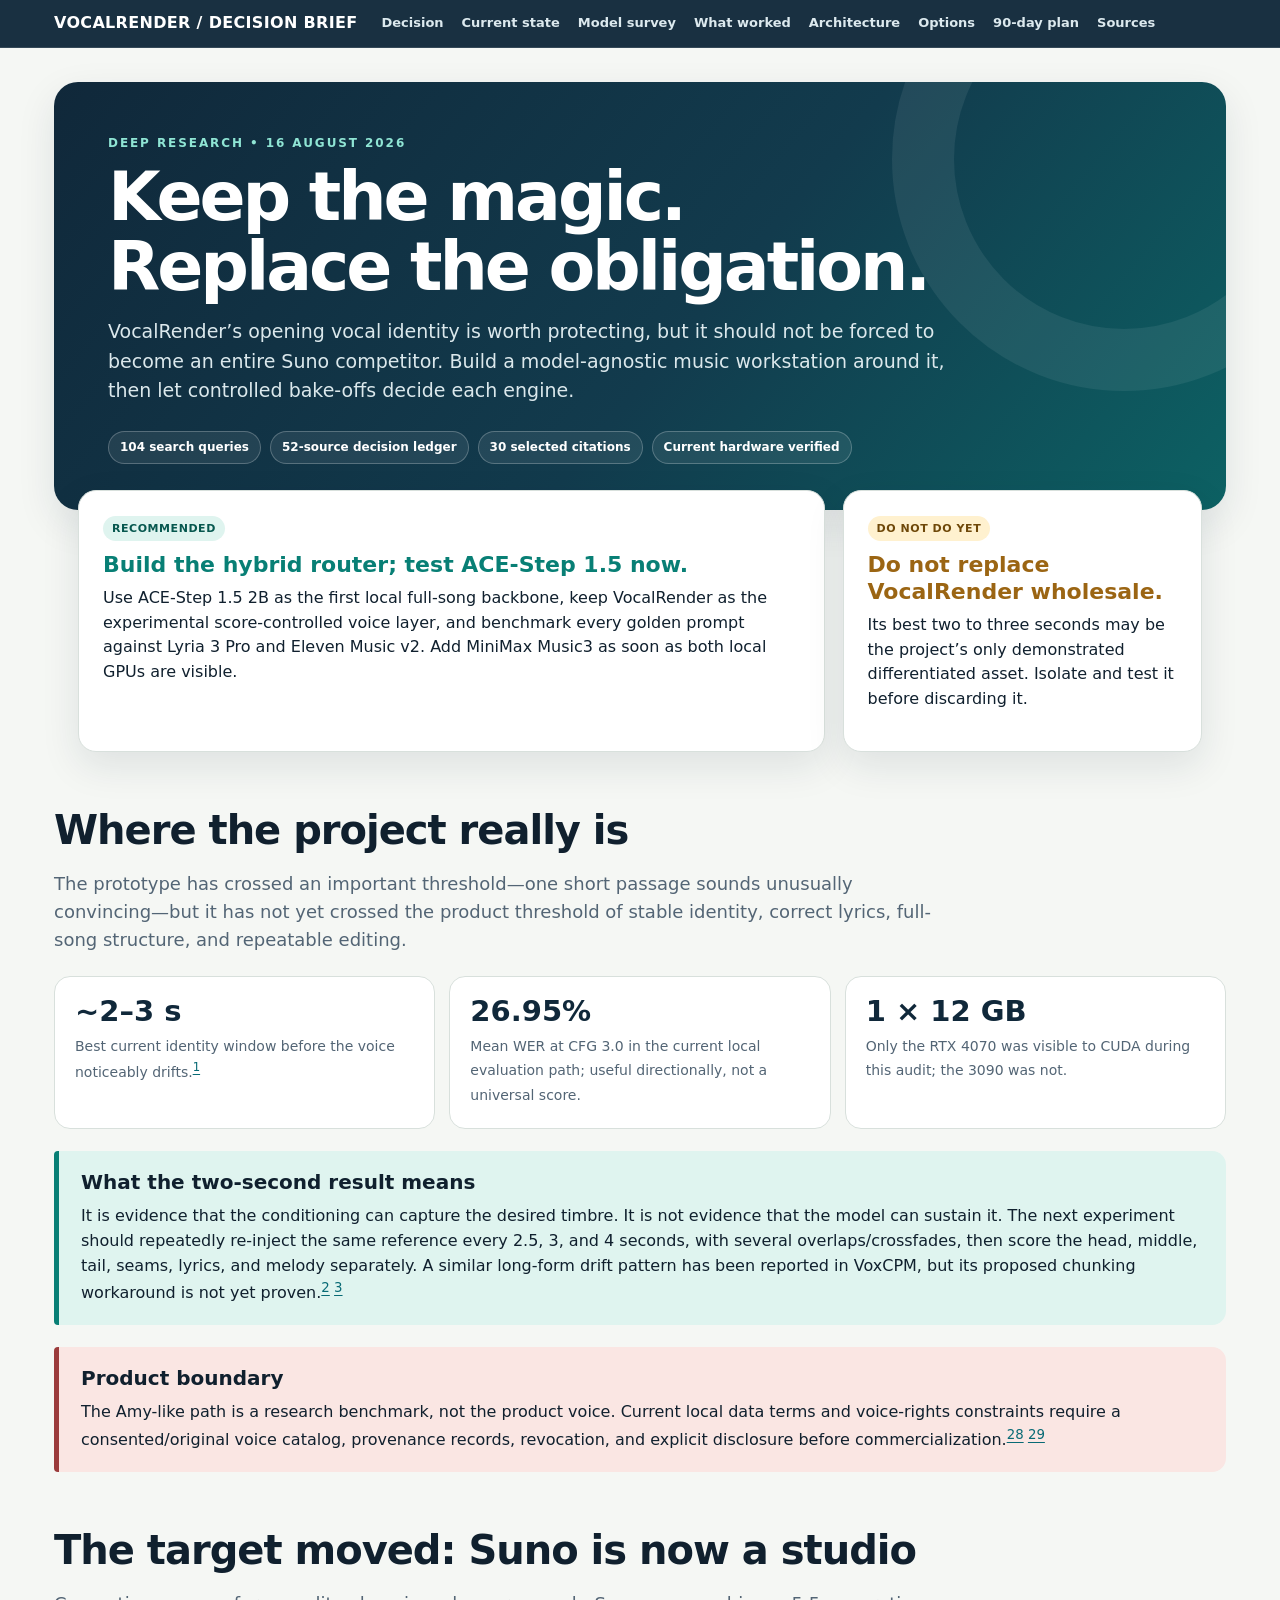
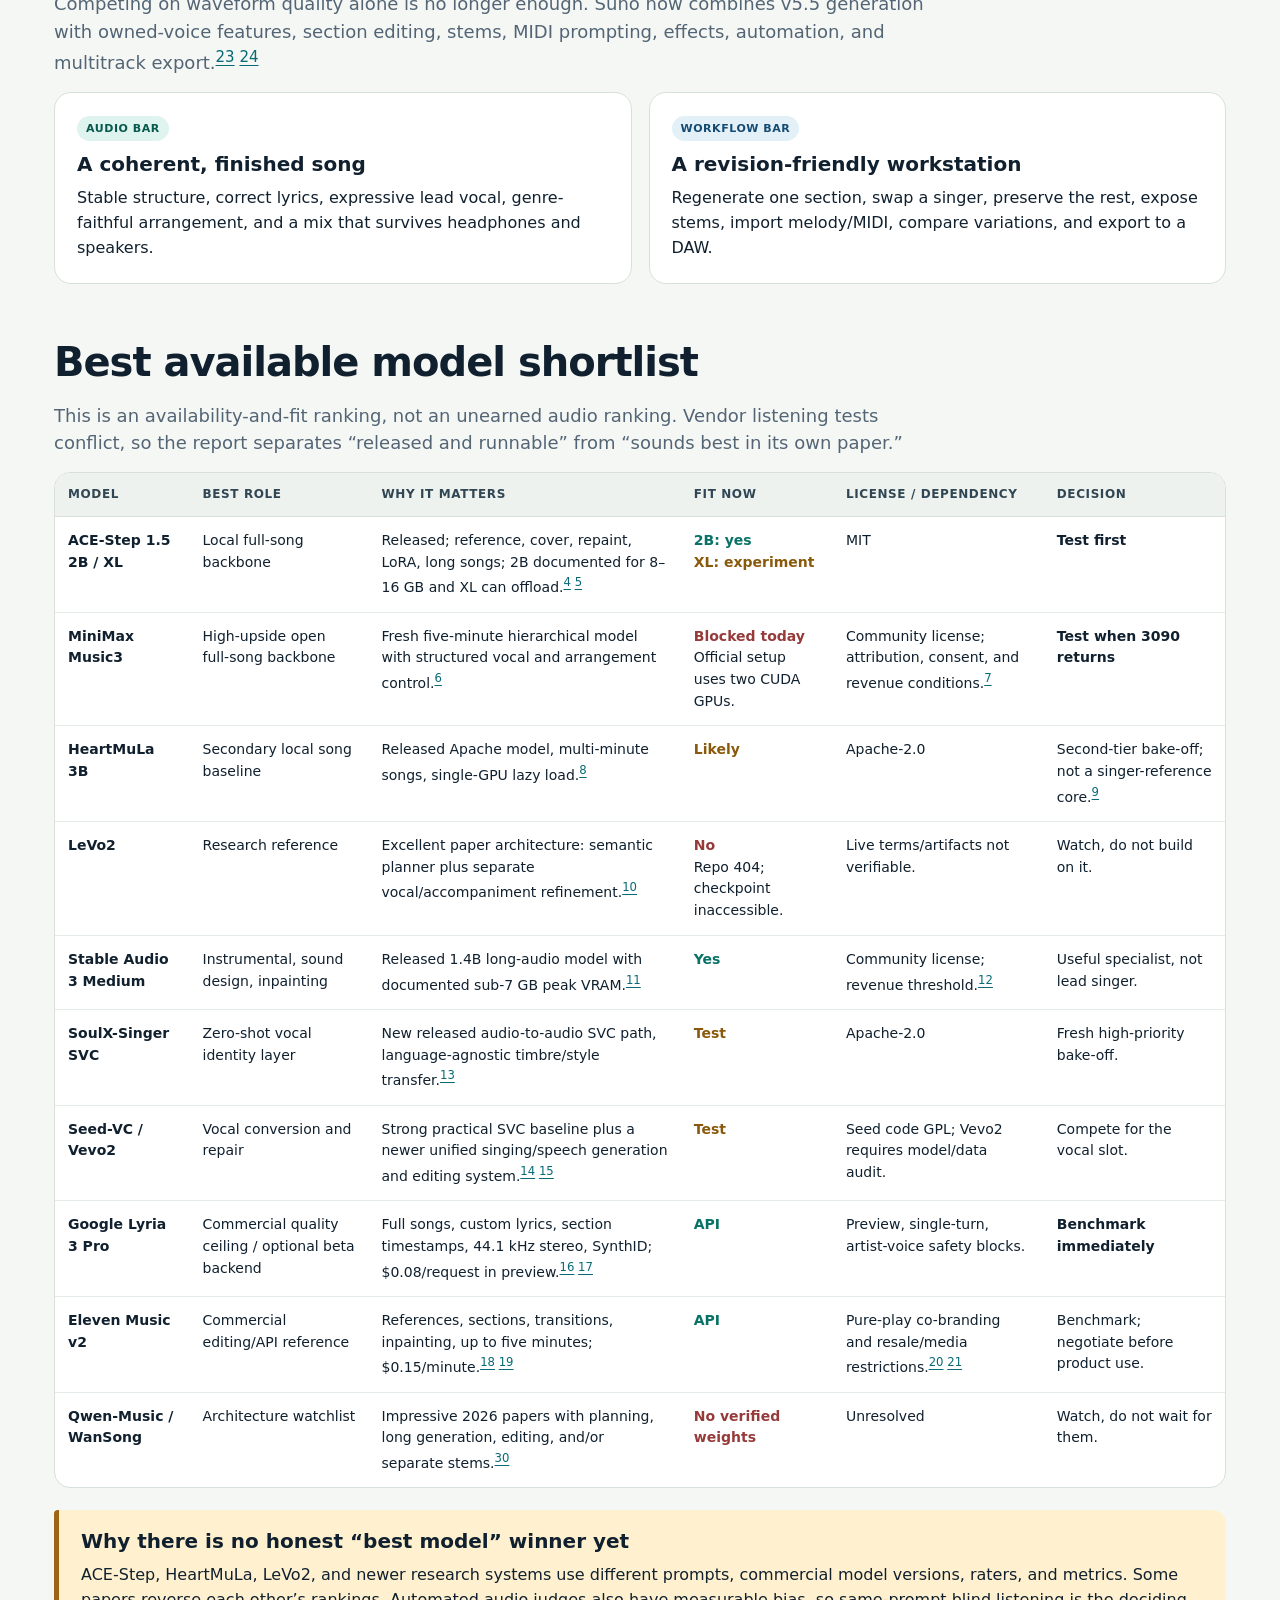
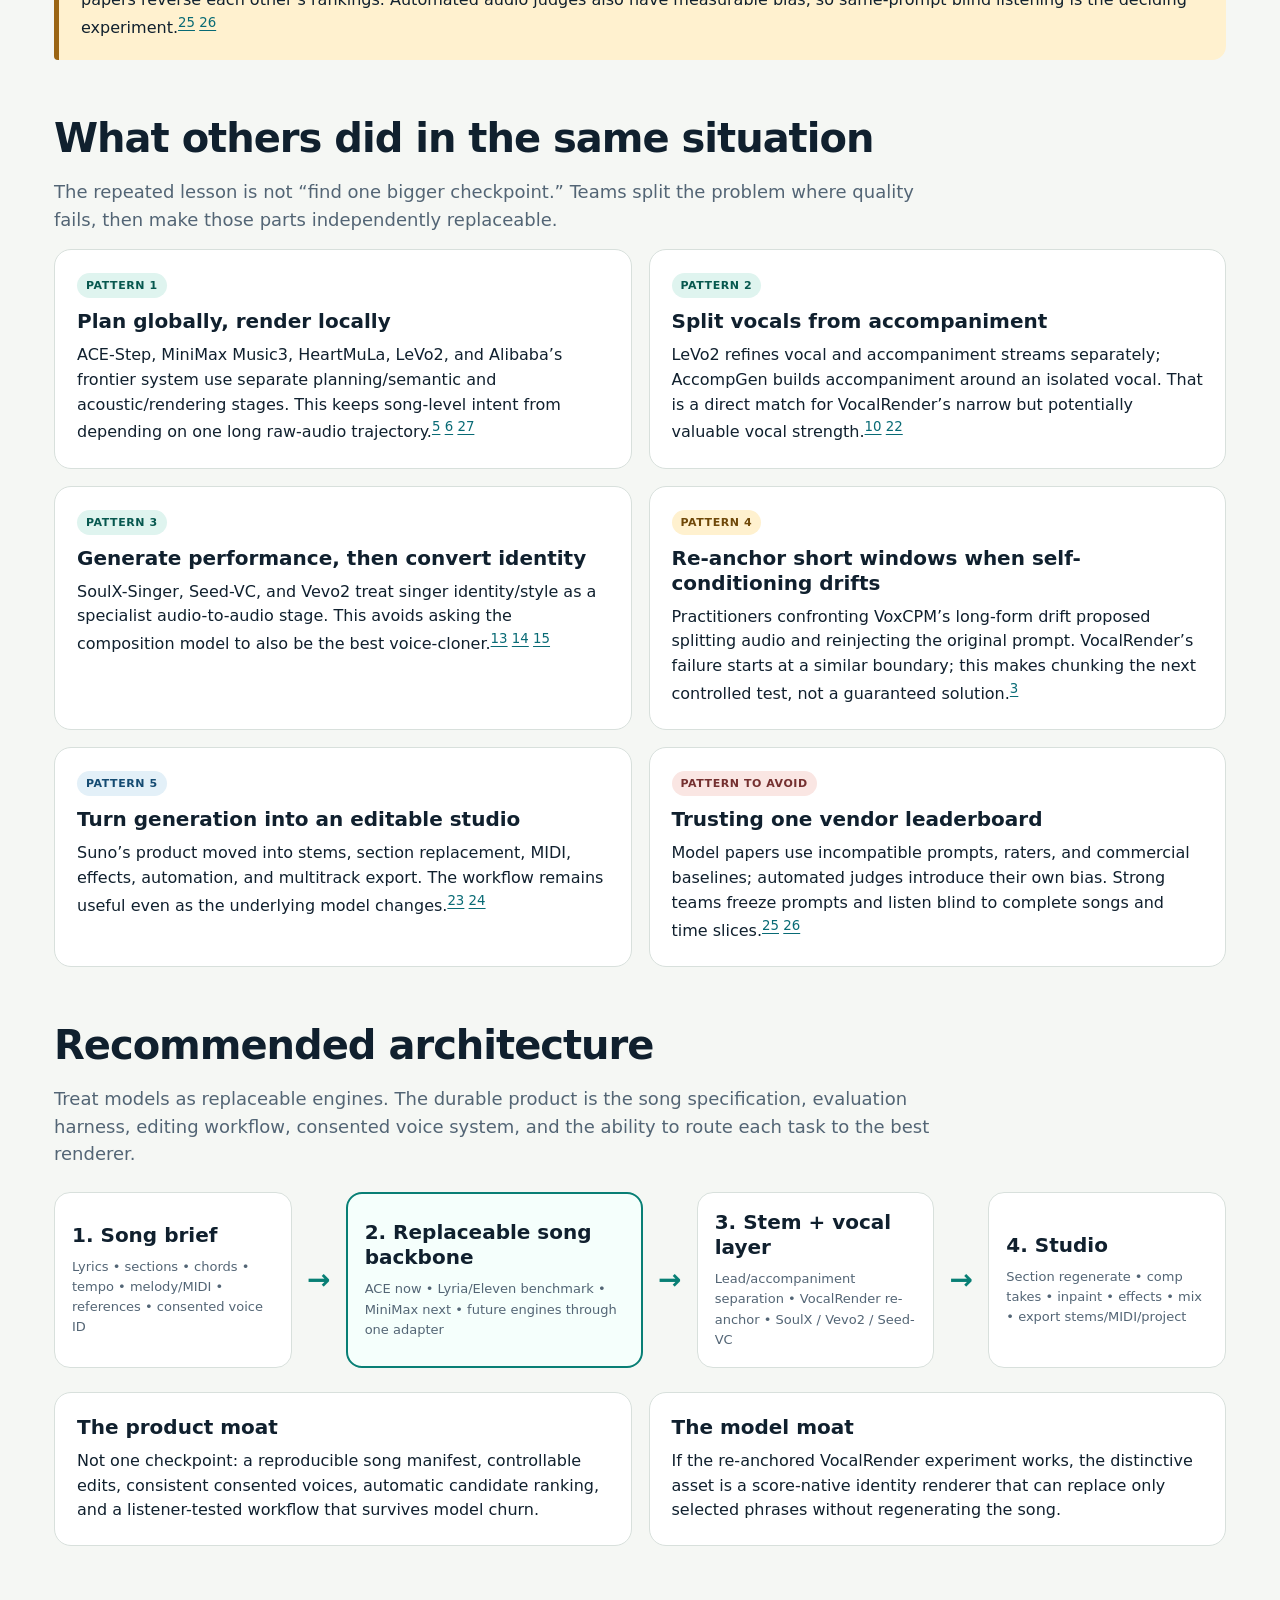
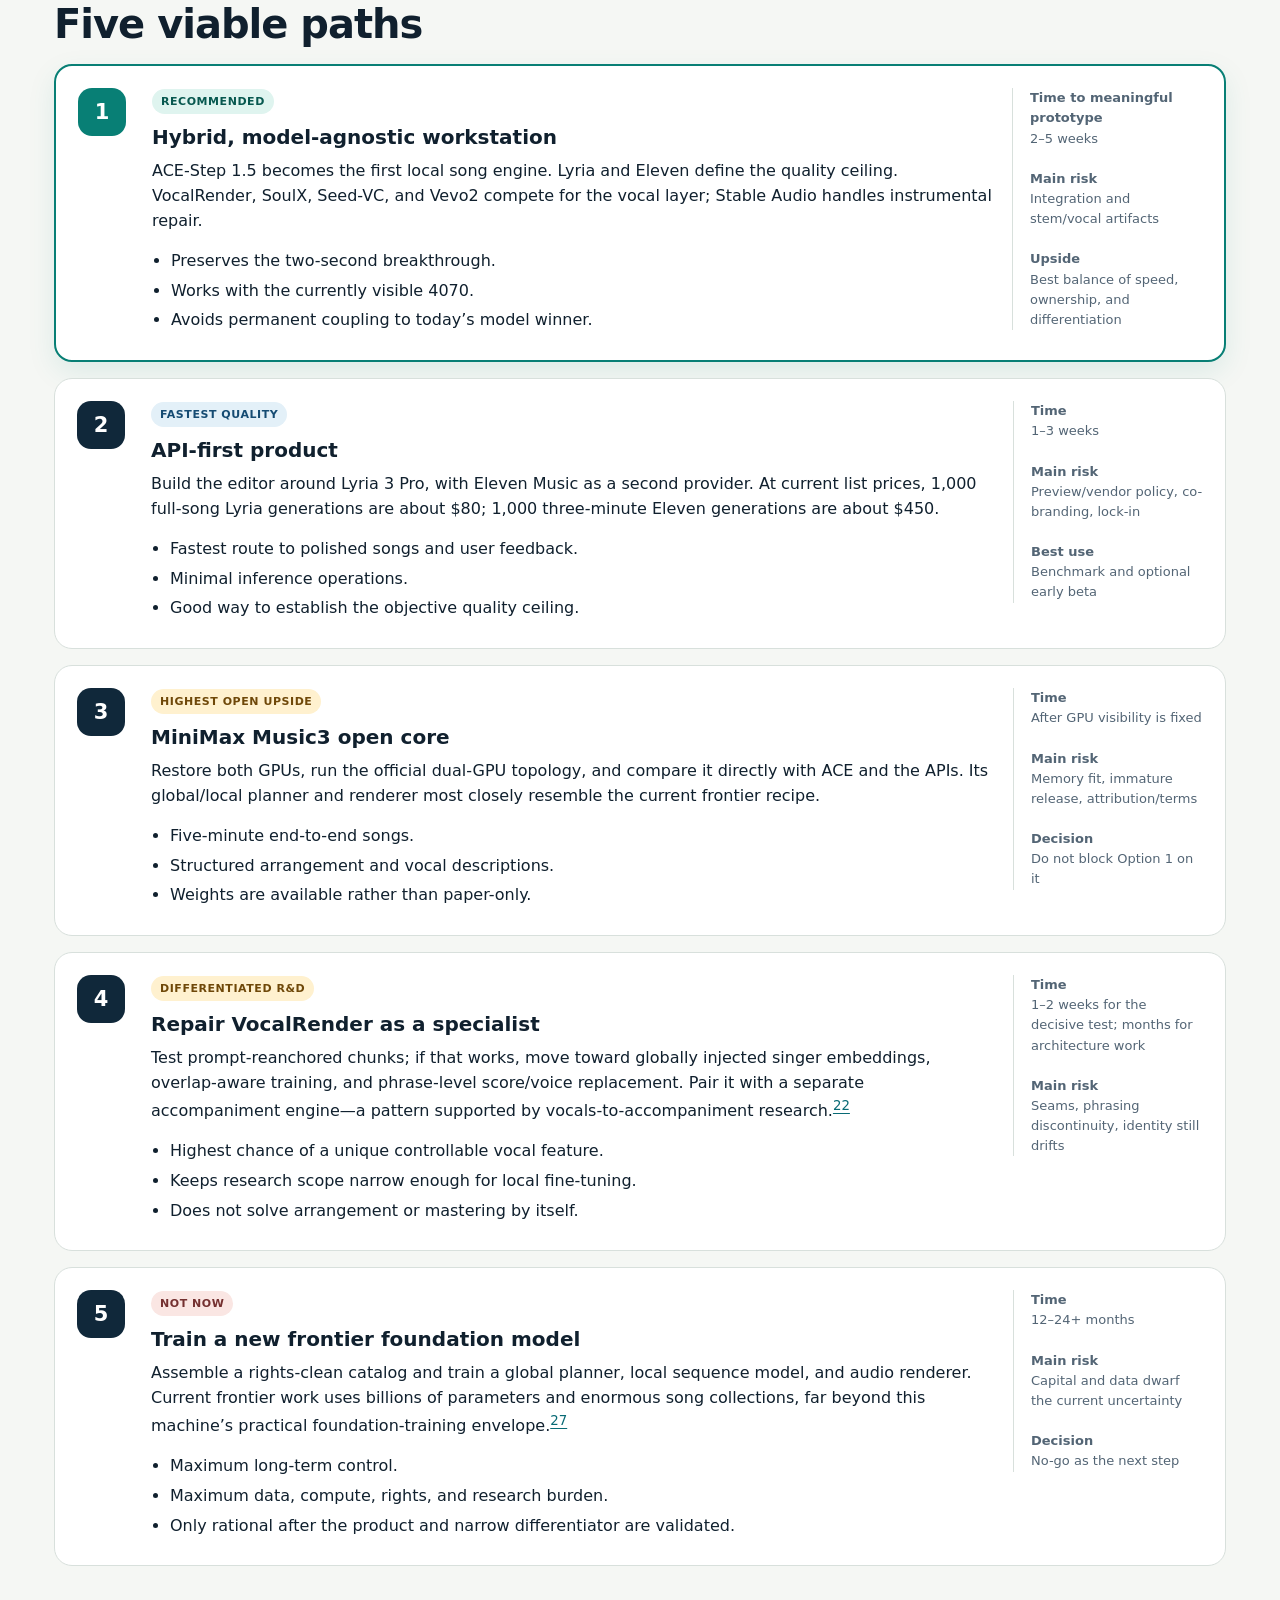
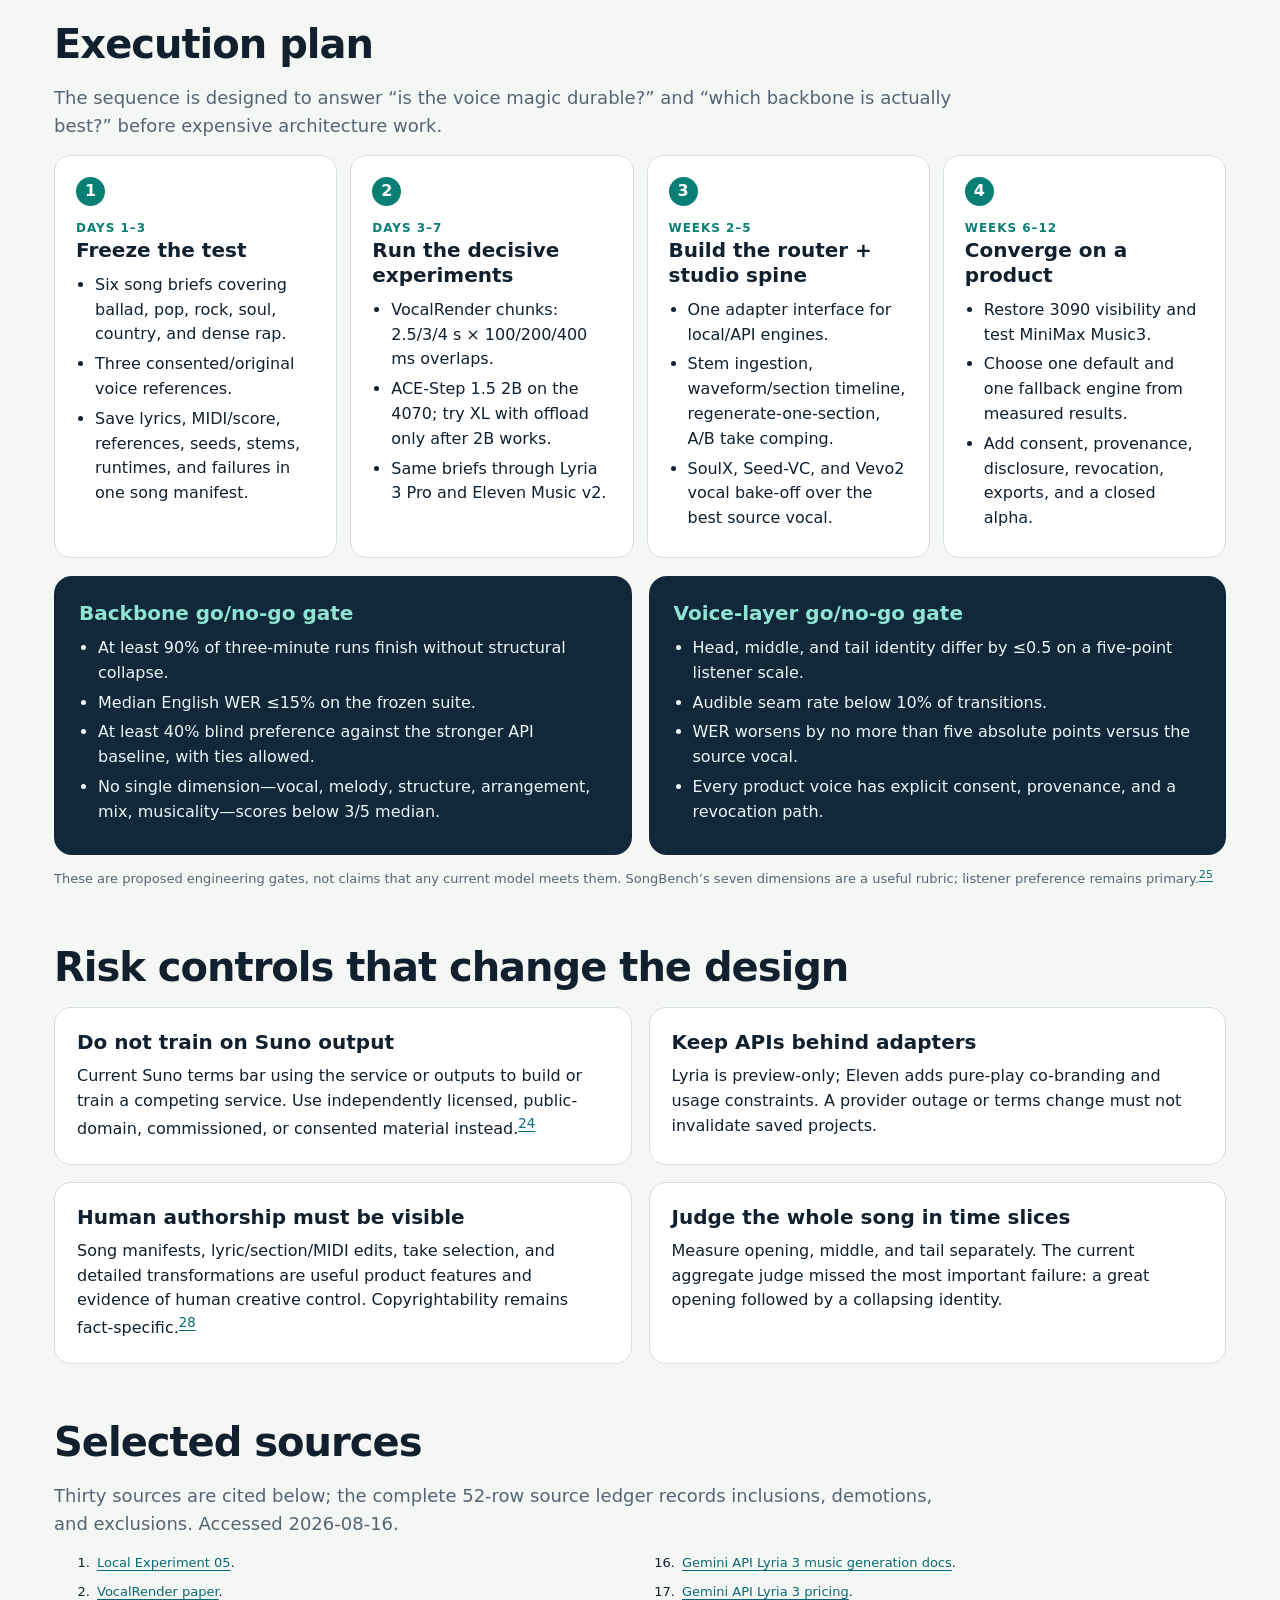
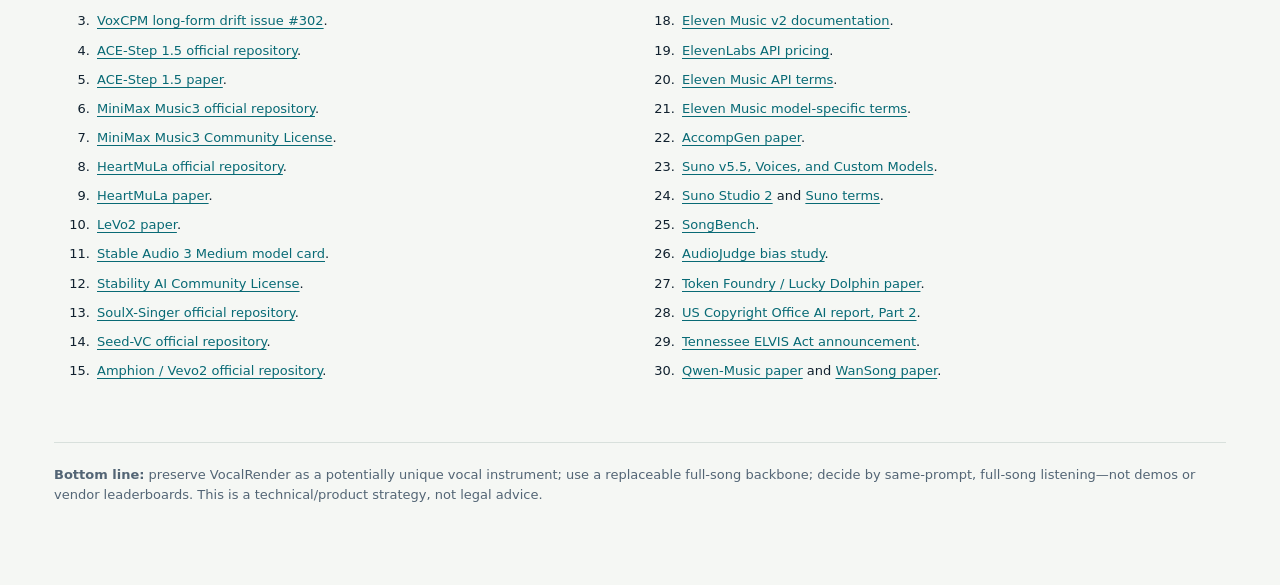
==== docs/vocalrender-suno-quality-roadmap.html @ 6adadecb "docs: add Suno-quality music tool roadmap" ====
<!doctype html>
<html lang="en">
<head>
  <meta charset="utf-8">
  <meta name="viewport" content="width=device-width, initial-scale=1">
  <meta http-equiv="refresh" content="0; url=../storm-reports/vocalrender-suno-quality-roadmap/report.html">
  <title>VocalRender Suno-quality roadmap</title>
  <style>body{margin:3rem auto;max-width:52rem;padding:0 1rem;font:17px/1.5 system-ui;color:#10283a}a{color:#087f75}</style>
</head>
<body>
  <p>Opening the <a href="../storm-reports/vocalrender-suno-quality-roadmap/report.html">VocalRender Suno-quality roadmap</a>…</p>
</body>
</html>
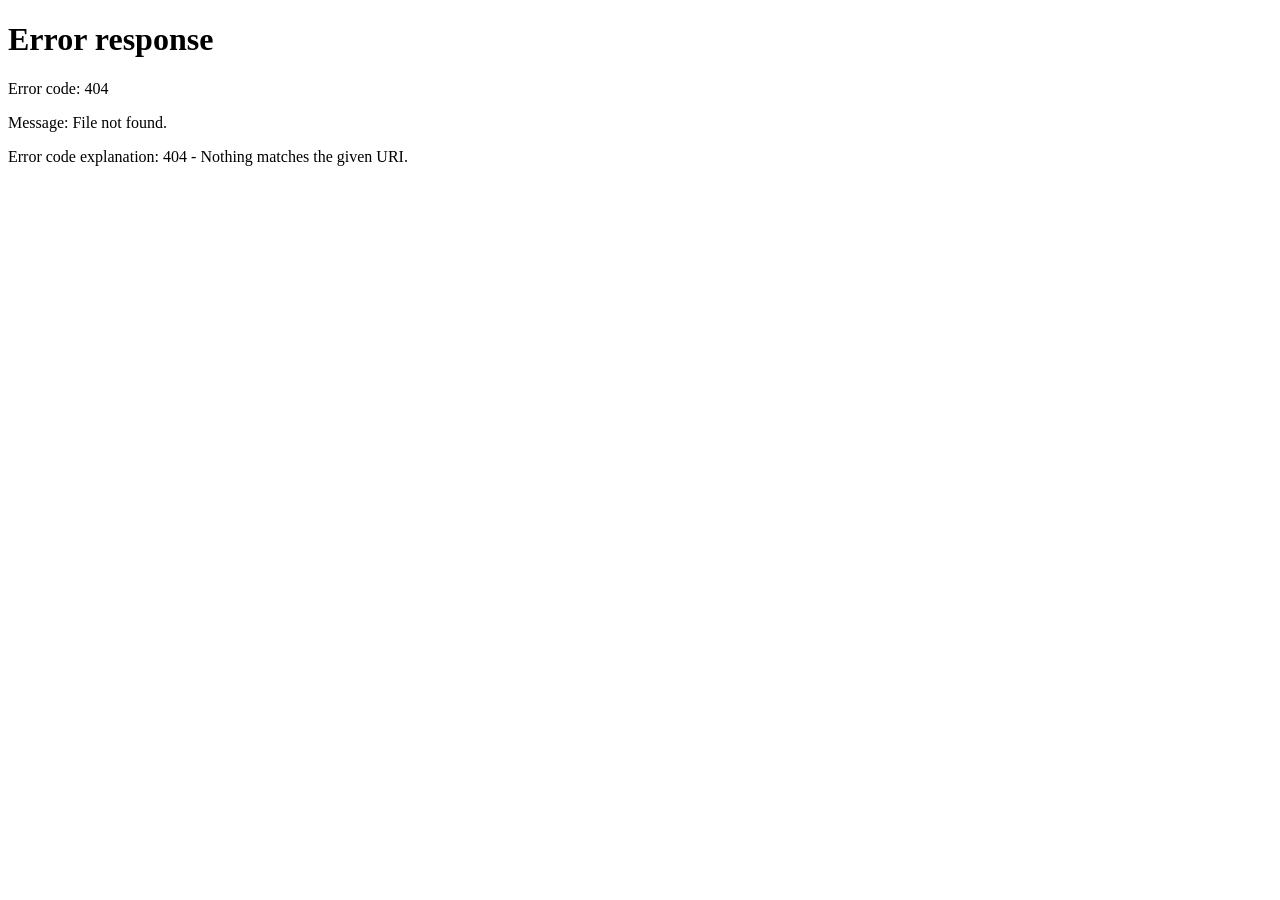
==== commit d1d90642: "fix: publish the roadmap through GitHub Pages" ====
--- a/docs/vocalrender-suno-quality-roadmap.html
+++ b/docs/vocalrender-suno-quality-roadmap.html
@@ -3,11 +3,11 @@
 <head>
   <meta charset="utf-8">
   <meta name="viewport" content="width=device-width, initial-scale=1">
-  <meta http-equiv="refresh" content="0; url=../storm-reports/vocalrender-suno-quality-roadmap/report.html">
+  <meta http-equiv="refresh" content="0; url=storm-reports/vocalrender-suno-quality-roadmap/report.html">
   <title>VocalRender Suno-quality roadmap</title>
   <style>body{margin:3rem auto;max-width:52rem;padding:0 1rem;font:17px/1.5 system-ui;color:#10283a}a{color:#087f75}</style>
 </head>
 <body>
-  <p>Opening the <a href="../storm-reports/vocalrender-suno-quality-roadmap/report.html">VocalRender Suno-quality roadmap</a>…</p>
+  <p>Opening the <a href="storm-reports/vocalrender-suno-quality-roadmap/report.html">VocalRender Suno-quality roadmap</a>…</p>
 </body>
 </html>
